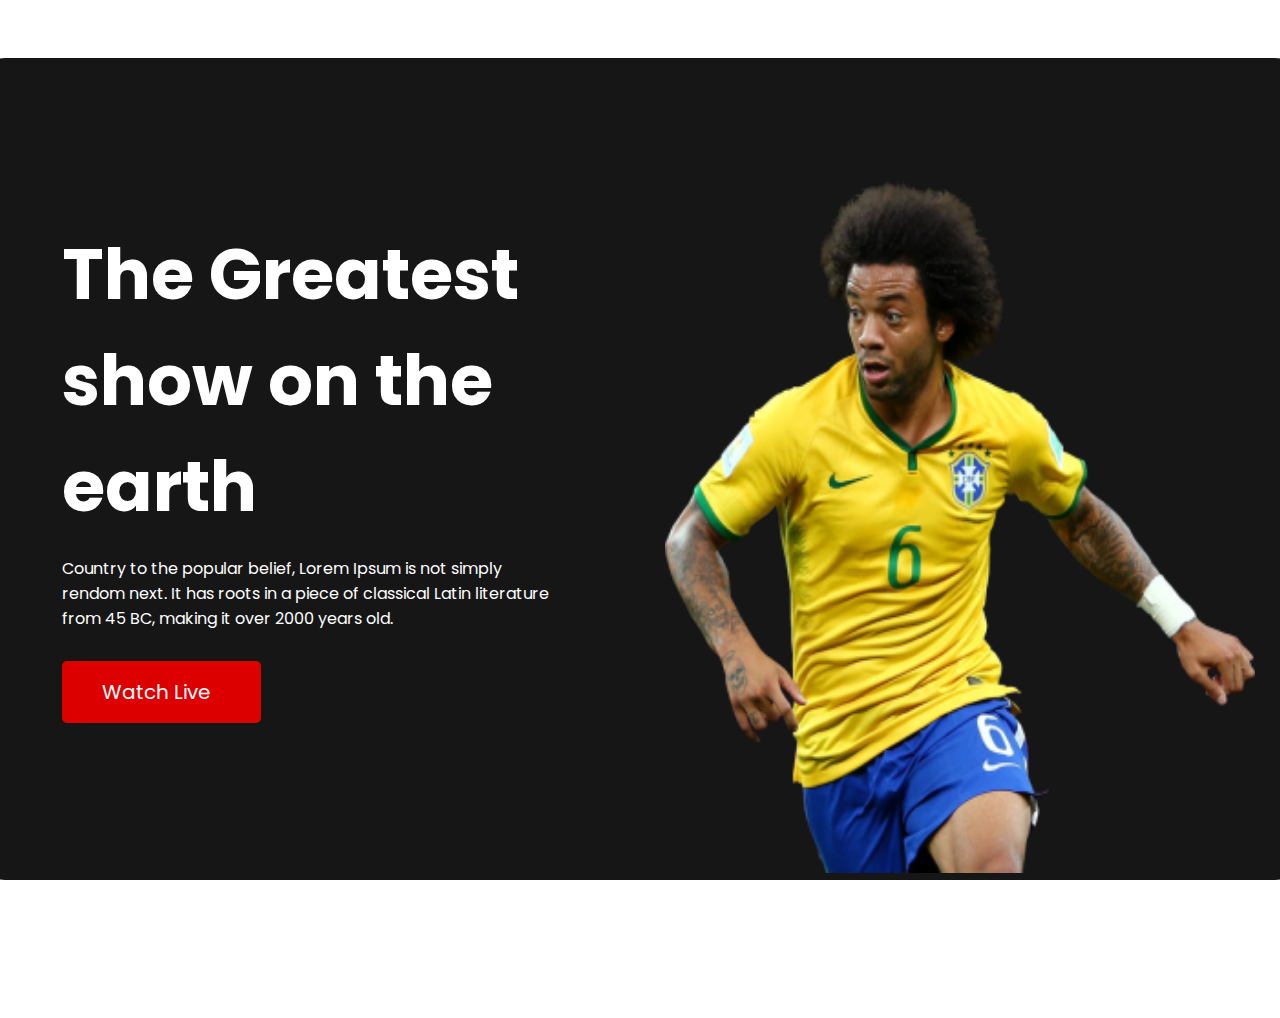
==== upcoming.html @ 58046182 "added upcoming match" ====
<!DOCTYPE html>
<html lang="en">

<head>
    <meta charset="UTF-8">
    <meta http-equiv="X-UA-Compatible" content="IE=edge">
    <meta name="viewport" content="width=device-width, initial-scale=1.0">
    <title>Upcoming Match</title>
    <link rel="stylesheet" href="styles/upcoming.css">
</head>
<!-- start upcoming match  -->

<body>
    <!-- main section  -->

    <main>
        <section class="container">
            <div class="banner-detil">
                <h1 class="banner-info">The Greatest show on the earth</h1>
                <p class="banner-story">Country to the popular belief, Lorem Ipsum is not simply rendom next. It has
                    roots in a piece of
                    classical Latin literature from 45 BC, making it over 2000 years old.</p>
                <a class="button" href=""> Watch Live <i class="fa-solid fa-angle-right"></i></a>
            </div>
            <div class="banner-image">
                <img src="assets/Banner Image.png" alt="">
            </div>
        </section>
    </main>
</body>

</html>
---- styles/upcoming.css ----
@import url('https://fonts.googleapis.com/css2?family=Comfortaa:wght@300;400&family=Edu+VIC+WA+NT+Beginner&family=Mingzat&family=Poppins:ital,wght@0,400;0,500;0,700;1,200&family=Rubik+Moonrocks&display=swap');

/* simple font */

body {
    font-family: 'Poppins', sans-serif;
    background: #FFFFFF;
    display: flex;
    flex-direction: column;
    align-items: center;
}

main {

    /* padding-top: 50px; */
    padding: 50px 140px 130px 140px;

}


/* ------------------
   banner section 
  --------------------- */

.container {
    background-color: #161616;
    width: 1330px;
    border-radius: 30px;
    display: flex;
    align-items: center;
}

.banner-detil,
.banner-image {
    width: 50%;
}

.banner-detil {
    padding: 112px 105px 152px 87px;
    font-size: 10vw;
}

.banner-image img {
    width: 100%;
    width: 590px;
    height: 695px;
}


.banner-info {
    font-size: 70px;
    color: #FFFFFF;
    margin-bottom: 4px;
}

.banner-story {
    font-size: 16px;
    color: #FFFFFF;
    margin-bottom: 30px;
}

.button {
    font-size: 20px;
    text-decoration: none;
    display: flex;
    align-items: center;
    justify-content: center;
    color: #FFFFFF;
    background-color: #DD0000;
    padding: 16px 25px;
    border-radius: 5px;
    width: 30%;
    gap: 10px;

}

.banner-image {
    margin-right: 50px;
    padding-top: 120px;

}
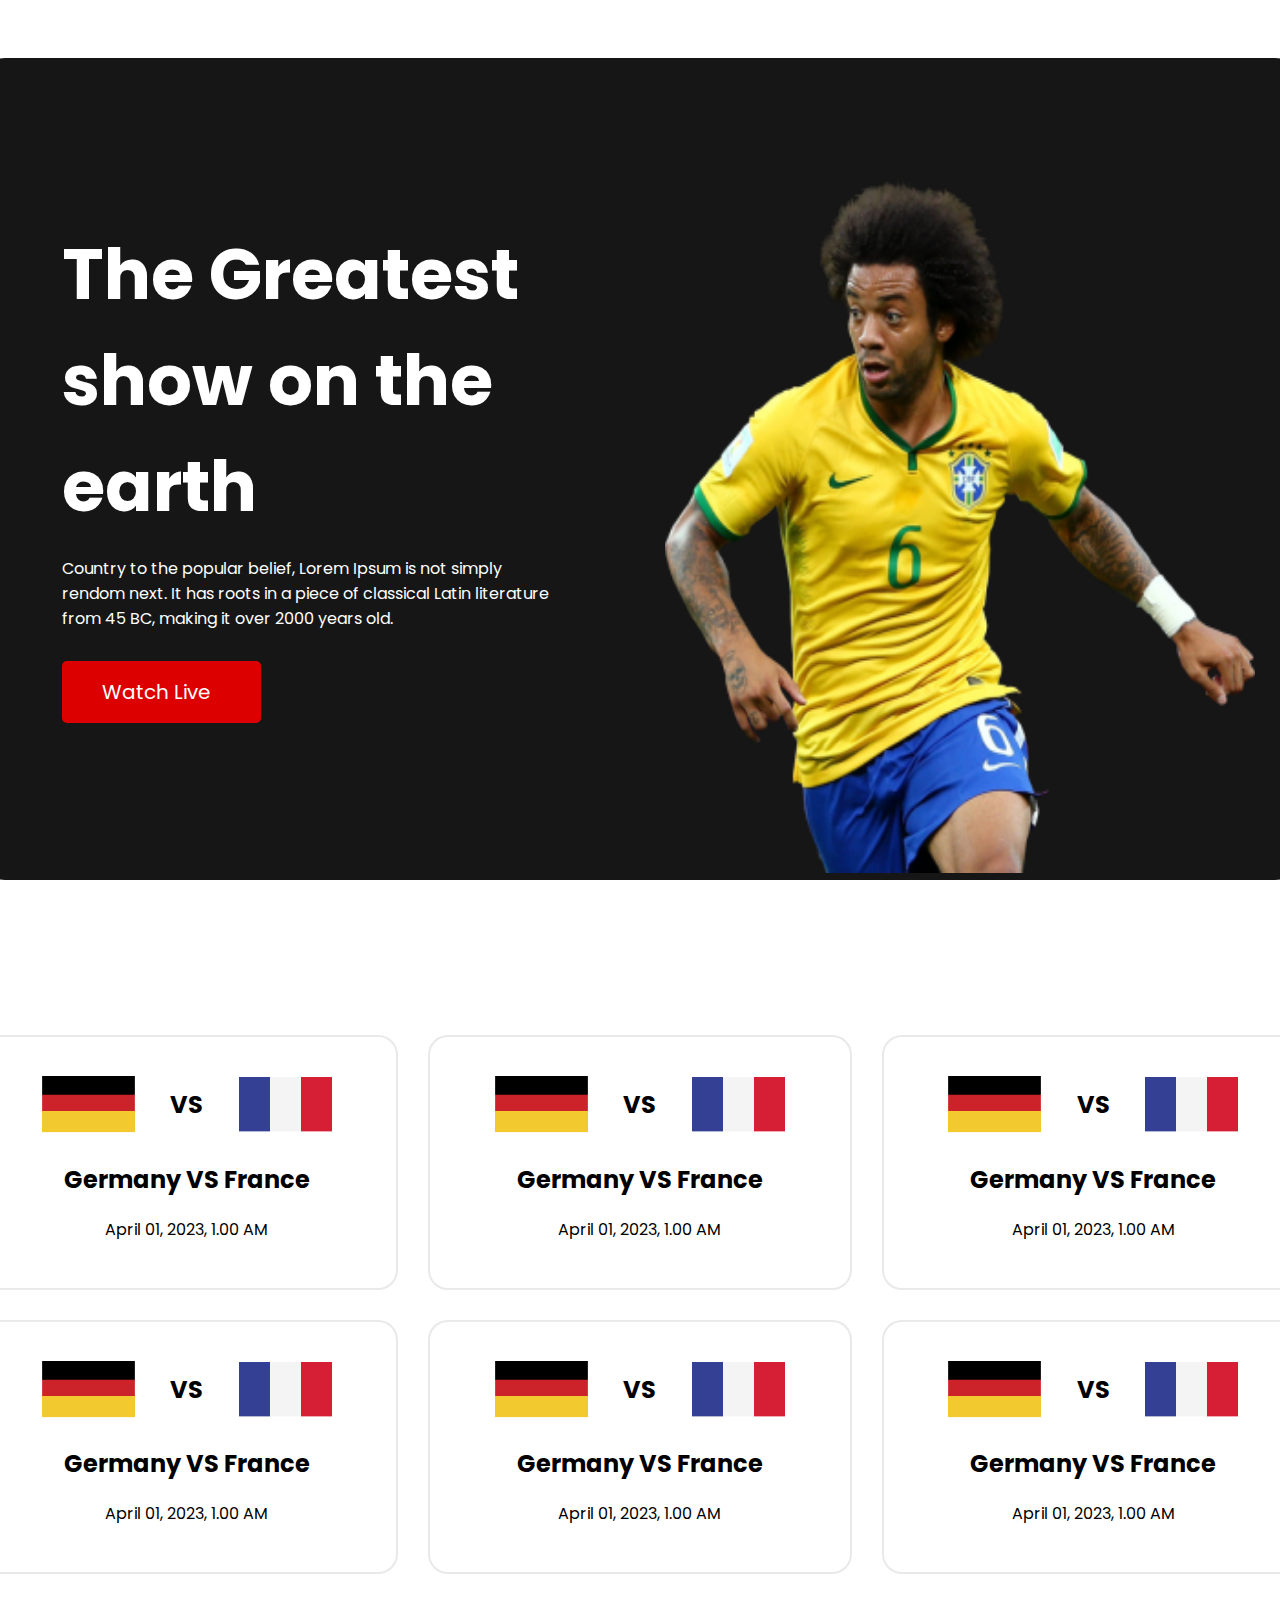
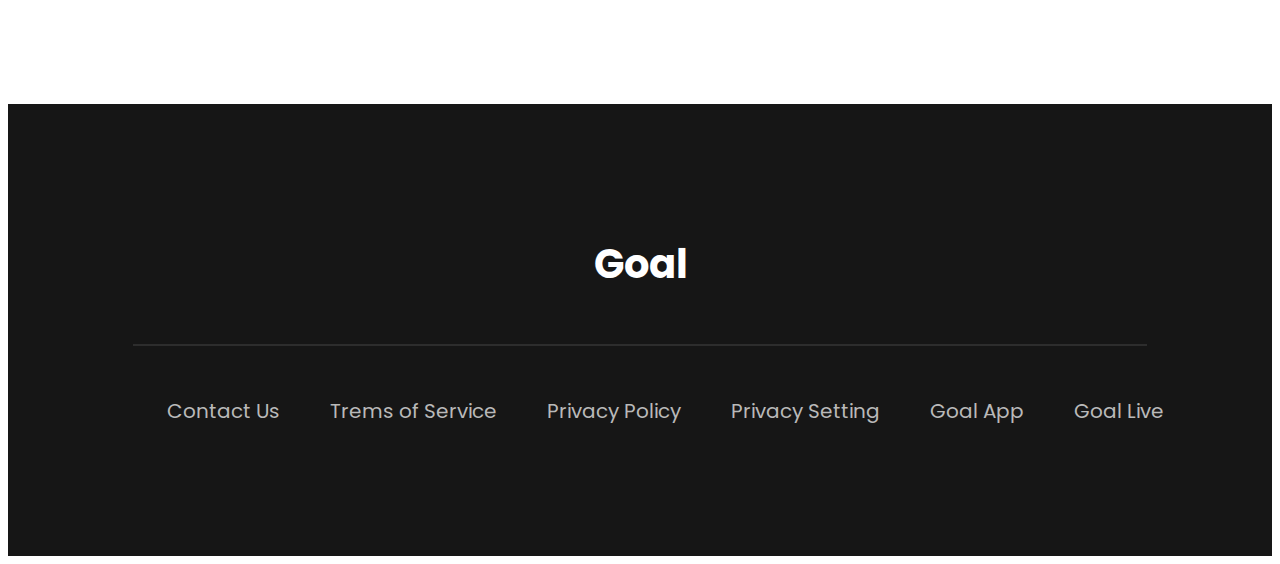
==== commit 3c058b80: "footer added" ====
--- a/upcoming.html
+++ b/upcoming.html
@@ -25,8 +25,95 @@
             <div class="banner-image">
                 <img src="assets/Banner Image.png" alt="">
             </div>
+        </section>]
+
+        <!-- upcoming section  -->
+
+        <section class="upcoming-section">
+            <article class="upcoming-container">
+                <div class="upcoming-flags">
+                    <img src="assets/germany Flag.png" alt="">
+                    <h2>VS</h2>
+                    <img src="assets/Flag.png" alt="">
+                </div>
+                <div class="upcoming-detial">
+                    <h2>Germany VS France</h2>
+                    <p>April 01, 2023, 1.00 AM</p>
+                </div>
+            </article>
+            <article class="upcoming-container">
+                <div class="upcoming-flags">
+                    <img src="assets/germany Flag.png" alt="">
+                    <h2>VS</h2>
+                    <img src="assets/Flag.png" alt="">
+                </div>
+                <div class="upcoming-detial">
+                    <h2>Germany VS France</h2>
+                    <p>April 01, 2023, 1.00 AM</p>
+                </div>
+            </article>
+            <article class="upcoming-container">
+                <div class="upcoming-flags">
+                    <img src="assets/germany Flag.png" alt="">
+                    <h2>VS</h2>
+                    <img src="assets/Flag.png" alt="">
+                </div>
+                <div class="upcoming-detial">
+                    <h2>Germany VS France</h2>
+                    <p>April 01, 2023, 1.00 AM</p>
+                </div>
+            </article>
+            <article class="upcoming-container">
+                <div class="upcoming-flags">
+                    <img src="assets/germany Flag.png" alt="">
+                    <h2>VS</h2>
+                    <img src="assets/Flag.png" alt="">
+                </div>
+                <div class="upcoming-detial">
+                    <h2>Germany VS France</h2>
+                    <p>April 01, 2023, 1.00 AM</p>
+                </div>
+            </article>
+            <article class="upcoming-container">
+                <div class="upcoming-flags">
+                    <img src="assets/germany Flag.png" alt="">
+                    <h2>VS</h2>
+                    <img src="assets/Flag.png" alt="">
+                </div>
+                <div class="upcoming-detial">
+                    <h2>Germany VS France</h2>
+                    <p>April 01, 2023, 1.00 AM</p>
+                </div>
+            </article>
+            <article class="upcoming-container">
+                <div class="upcoming-flags">
+                    <img src="assets/germany Flag.png" alt="">
+                    <h2>VS</h2>
+                    <img src="assets/Flag.png" alt="">
+                </div>
+                <div class="upcoming-detial">
+                    <h2>Germany VS France</h2>
+                    <p>April 01, 2023, 1.00 AM</p>
+                </div>
+            </article>
         </section>
     </main>
+    <!-- finished the main and upcoming section  -->
+
+    <!-- start the footer section  -->
+
+    <footer>
+        <h2 id="heading">Goal</h2>
+        <hr>
+        <div class="info-container">
+            <a class="footer-info" href="">Contact Us</a>
+            <a class="footer-info" href="">Trems of Service</a>
+            <a class="footer-info" href="">Privacy Policy</a>
+            <a class="footer-info" href=""> Privacy Setting</a>
+            <a class="footer-info" href="">Goal App</a>
+            <a class="footer-info" href="">Goal Live</a>
+        </div>
+    </footer>
 </body>
 
 </html>--- a/styles/upcoming.css
+++ b/styles/upcoming.css
@@ -9,6 +9,8 @@
     flex-direction: column;
     align-items: center;
 }
+
+/* main details  */
 
 main {
 
@@ -78,4 +80,79 @@
     margin-right: 50px;
     padding-top: 120px;
 
-}+}
+
+/* -------------------------------
+--- upcoming details and info ---
+----------------------------------  */
+.upcoming-section {
+    width: 1330px;
+    display: grid;
+    grid-template-columns: repeat(3, 1fr);
+    column-gap: 30px;
+    row-gap: 30px;
+    margin-top: 130px;
+}
+
+.upcoming-container {
+    /* width: 100%; */
+    padding: 30px;
+    background-color: #FFFFFF;
+    border: 2px solid #64626223;
+    border-radius: 20px;
+}
+
+.upcoming-flags {
+    display: flex;
+    /* padding: 30px; */
+    width: 100%;
+    align-items: center;
+    justify-content: space-evenly;
+}
+
+.upcoming-detial {
+    text-align: center;
+}
+
+/* -----------------------
+--- start footer ---
+------------------------- */
+
+footer {
+    background-color: #161616;
+    /* width: 1600px; */
+    width: 100%;
+    color: #FFFFFF;
+}
+
+#heading {
+    font-size: 40px;
+    width: 600;
+    text-align: center;
+    margin-top: 130px;
+}
+
+hr {
+    border: 1px solid rgba(255, 255, 255, 0.1);
+    width: 80%;
+    margin-bottom: 50px;
+    margin-top: 50px;
+
+}
+
+.info-container {
+    display: flex;
+    justify-content: center;
+    margin-bottom: 130px;
+
+}
+
+.footer-info {
+    text-decoration: none;
+    color: #B9B9B9;
+    font-size: 20px;
+    margin-left: 50px;
+
+}
+
+/* end footer  */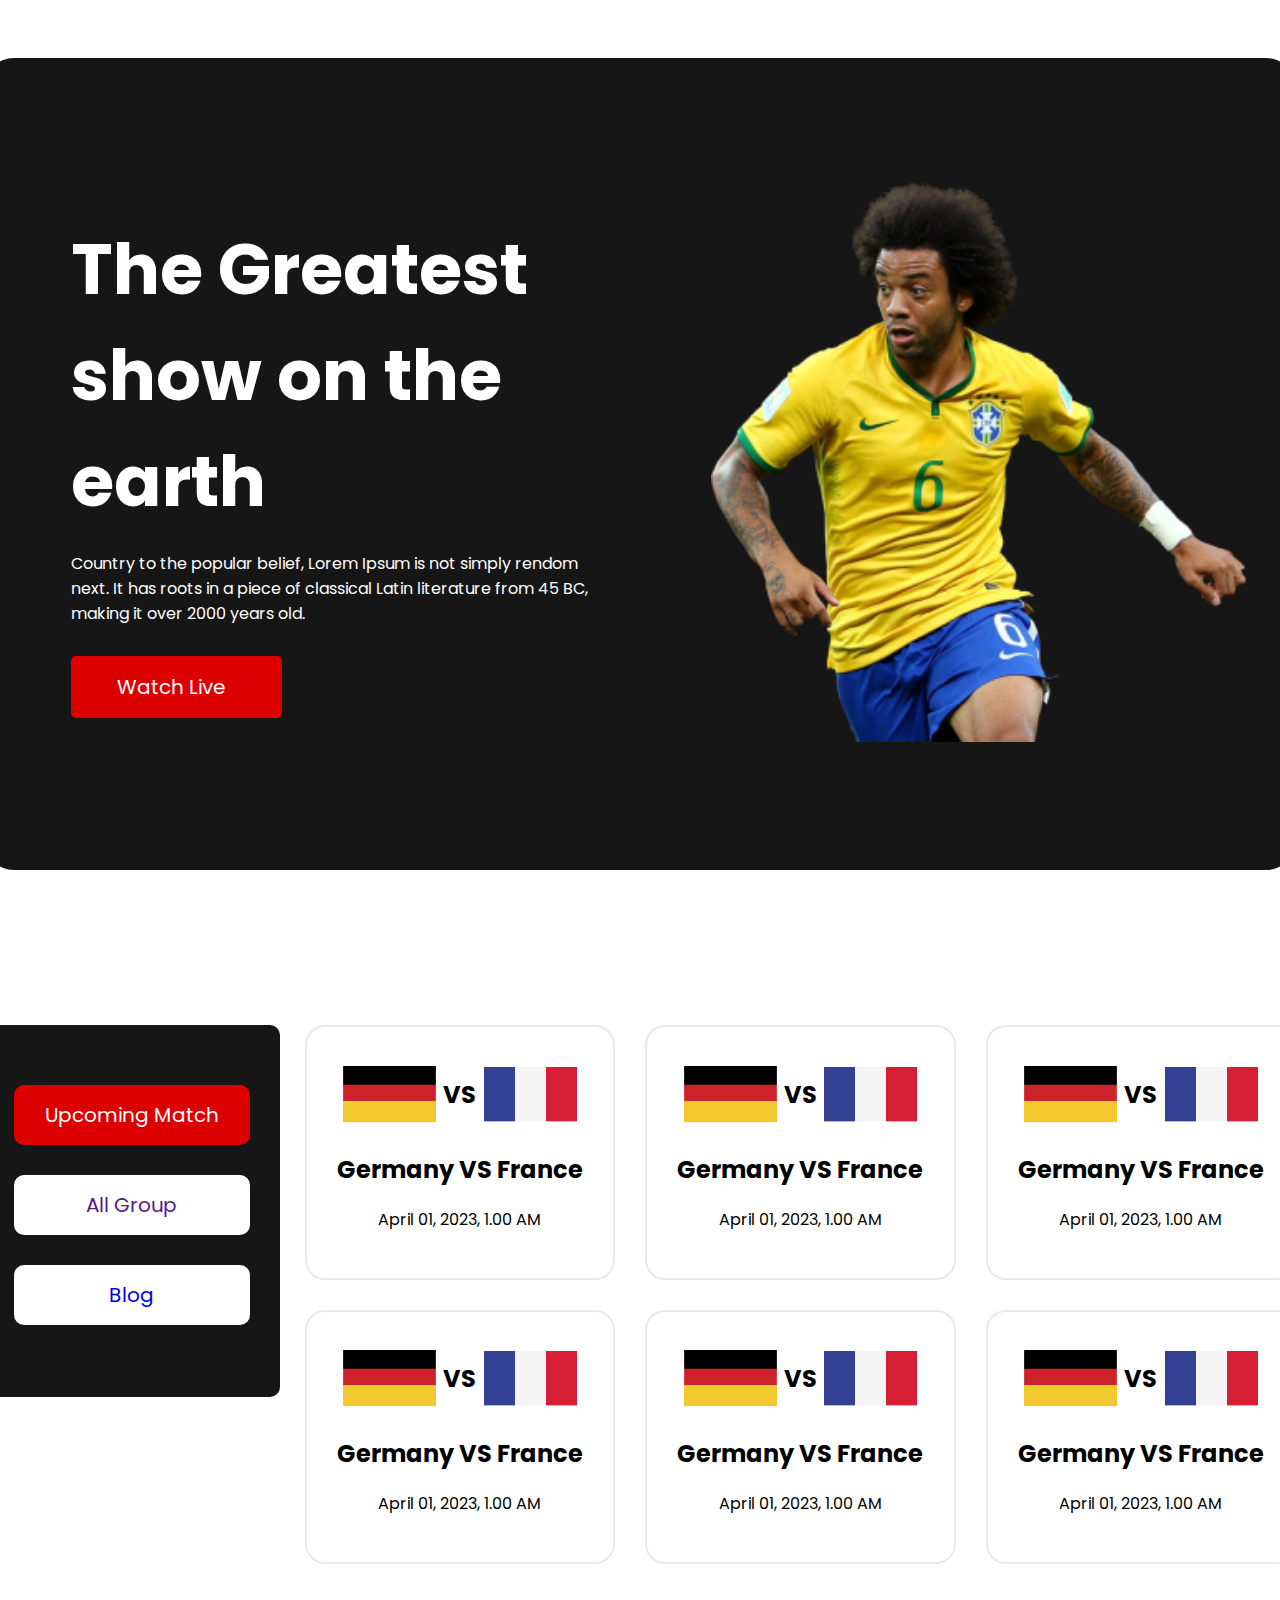
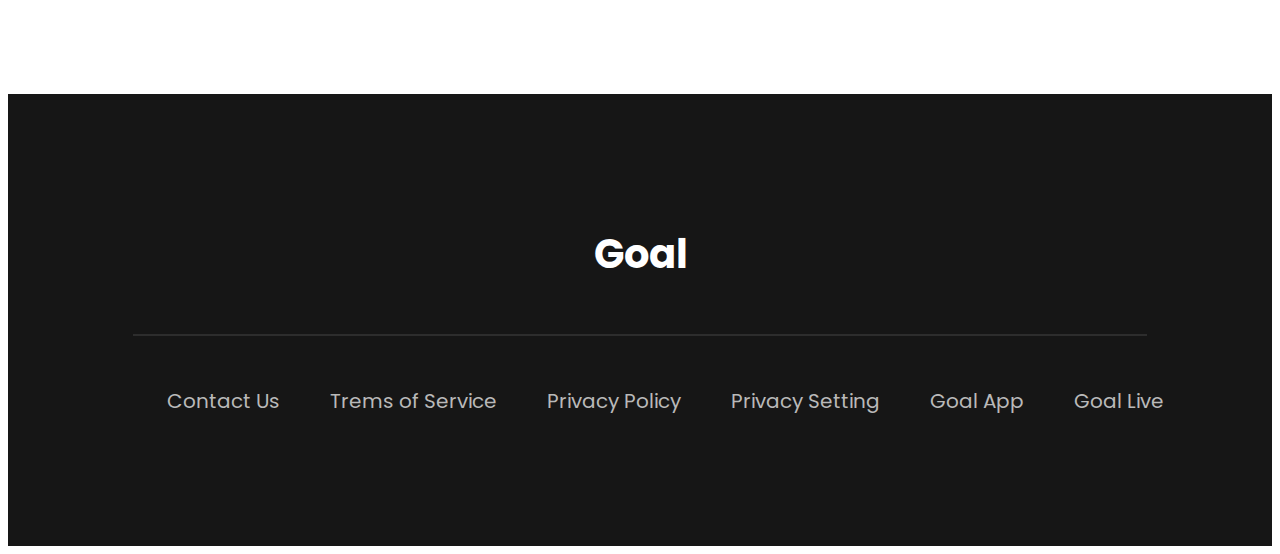
==== commit 646eee02: "added media screen" ====
--- a/upcoming.html
+++ b/upcoming.html
@@ -29,73 +29,80 @@
 
         <!-- upcoming section  -->
 
-        <section class="upcoming-section">
-            <article class="upcoming-container">
-                <div class="upcoming-flags">
-                    <img src="assets/germany Flag.png" alt="">
-                    <h2>VS</h2>
-                    <img src="assets/Flag.png" alt="">
-                </div>
-                <div class="upcoming-detial">
-                    <h2>Germany VS France</h2>
-                    <p>April 01, 2023, 1.00 AM</p>
-                </div>
-            </article>
-            <article class="upcoming-container">
-                <div class="upcoming-flags">
-                    <img src="assets/germany Flag.png" alt="">
-                    <h2>VS</h2>
-                    <img src="assets/Flag.png" alt="">
-                </div>
-                <div class="upcoming-detial">
-                    <h2>Germany VS France</h2>
-                    <p>April 01, 2023, 1.00 AM</p>
-                </div>
-            </article>
-            <article class="upcoming-container">
-                <div class="upcoming-flags">
-                    <img src="assets/germany Flag.png" alt="">
-                    <h2>VS</h2>
-                    <img src="assets/Flag.png" alt="">
-                </div>
-                <div class="upcoming-detial">
-                    <h2>Germany VS France</h2>
-                    <p>April 01, 2023, 1.00 AM</p>
-                </div>
-            </article>
-            <article class="upcoming-container">
-                <div class="upcoming-flags">
-                    <img src="assets/germany Flag.png" alt="">
-                    <h2>VS</h2>
-                    <img src="assets/Flag.png" alt="">
-                </div>
-                <div class="upcoming-detial">
-                    <h2>Germany VS France</h2>
-                    <p>April 01, 2023, 1.00 AM</p>
-                </div>
-            </article>
-            <article class="upcoming-container">
-                <div class="upcoming-flags">
-                    <img src="assets/germany Flag.png" alt="">
-                    <h2>VS</h2>
-                    <img src="assets/Flag.png" alt="">
-                </div>
-                <div class="upcoming-detial">
-                    <h2>Germany VS France</h2>
-                    <p>April 01, 2023, 1.00 AM</p>
-                </div>
-            </article>
-            <article class="upcoming-container">
-                <div class="upcoming-flags">
-                    <img src="assets/germany Flag.png" alt="">
-                    <h2>VS</h2>
-                    <img src="assets/Flag.png" alt="">
-                </div>
-                <div class="upcoming-detial">
-                    <h2>Germany VS France</h2>
-                    <p>April 01, 2023, 1.00 AM</p>
-                </div>
-            </article>
+        <section class="flaxible-container">
+            <div class="button-container">
+                <a class="anchor upcoming-match" href="upcoming.html">Upcoming Match</a>
+                <a class="anchor" href="">All Group</a>
+                <a class="anchor" href="index.html">Blog</a>
+            </div>
+            <div class="upcoming-section">
+                <article class="upcoming-container">
+                    <div class="upcoming-flags">
+                        <img src="assets/germany Flag.png" alt="">
+                        <h2>VS</h2>
+                        <img src="assets/Flag.png" alt="">
+                    </div>
+                    <div class="upcoming-detial">
+                        <h2>Germany VS France</h2>
+                        <p>April 01, 2023, 1.00 AM</p>
+                    </div>
+                </article>
+                <article class="upcoming-container">
+                    <div class="upcoming-flags">
+                        <img src="assets/germany Flag.png" alt="">
+                        <h2>VS</h2>
+                        <img src="assets/Flag.png" alt="">
+                    </div>
+                    <div class="upcoming-detial">
+                        <h2>Germany VS France</h2>
+                        <p>April 01, 2023, 1.00 AM</p>
+                    </div>
+                </article>
+                <article class="upcoming-container">
+                    <div class="upcoming-flags">
+                        <img src="assets/germany Flag.png" alt="">
+                        <h2>VS</h2>
+                        <img src="assets/Flag.png" alt="">
+                    </div>
+                    <div class="upcoming-detial">
+                        <h2>Germany VS France</h2>
+                        <p>April 01, 2023, 1.00 AM</p>
+                    </div>
+                </article>
+                <article class="upcoming-container">
+                    <div class="upcoming-flags">
+                        <img src="assets/germany Flag.png" alt="">
+                        <h2>VS</h2>
+                        <img src="assets/Flag.png" alt="">
+                    </div>
+                    <div class="upcoming-detial">
+                        <h2>Germany VS France</h2>
+                        <p>April 01, 2023, 1.00 AM</p>
+                    </div>
+                </article>
+                <article class="upcoming-container">
+                    <div class="upcoming-flags">
+                        <img src="assets/germany Flag.png" alt="">
+                        <h2>VS</h2>
+                        <img src="assets/Flag.png" alt="">
+                    </div>
+                    <div class="upcoming-detial">
+                        <h2>Germany VS France</h2>
+                        <p>April 01, 2023, 1.00 AM</p>
+                    </div>
+                </article>
+                <article class="upcoming-container">
+                    <div class="upcoming-flags">
+                        <img src="assets/germany Flag.png" alt="">
+                        <h2>VS</h2>
+                        <img src="assets/Flag.png" alt="">
+                    </div>
+                    <div class="upcoming-detial">
+                        <h2>Germany VS France</h2>
+                        <p>April 01, 2023, 1.00 AM</p>
+                    </div>
+                </article>
+            </div>
         </section>
     </main>
     <!-- finished the main and upcoming section  -->
--- a/styles/upcoming.css
+++ b/styles/upcoming.css
@@ -26,7 +26,7 @@
 
 .container {
     background-color: #161616;
-    width: 1330px;
+    width: 100%;
     border-radius: 30px;
     display: flex;
     align-items: center;
@@ -44,8 +44,6 @@
 
 .banner-image img {
     width: 100%;
-    width: 590px;
-    height: 695px;
 }
 
 
@@ -78,20 +76,54 @@
 
 .banner-image {
     margin-right: 50px;
-    padding-top: 120px;
+}
 
+/* ----------------------------
+-- flaxible-container and --
+ - upcoming section item - 
+ ------------------------------ */
+
+.flaxible-container {
+    display: flex;
+    margin-top: 130px;
+}
+
+.button-container {
+    background-color: #161616;
+    display: flex;
+    flex-direction: column;
+    padding: 30px;
+    height: 312px;
+    width: 312px;
+    border-radius: 10px;
+}
+
+.anchor {
+    text-align: center;
+    text-decoration: none;
+    background-color: white;
+    font-size: 20px;
+    margin-top: 30px;
+    border-radius: 10px;
+    padding: 15px;
+
+}
+
+.upcoming-match {
+    background-color: #DD0000;
+    color: #FFFFFF;
 }
 
 /* -------------------------------
 --- upcoming details and info ---
 ----------------------------------  */
 .upcoming-section {
-    width: 1330px;
+    width: 100%;
     display: grid;
     grid-template-columns: repeat(3, 1fr);
     column-gap: 30px;
     row-gap: 30px;
-    margin-top: 130px;
+    margin-left: 25px;
 }
 
 .upcoming-container {
